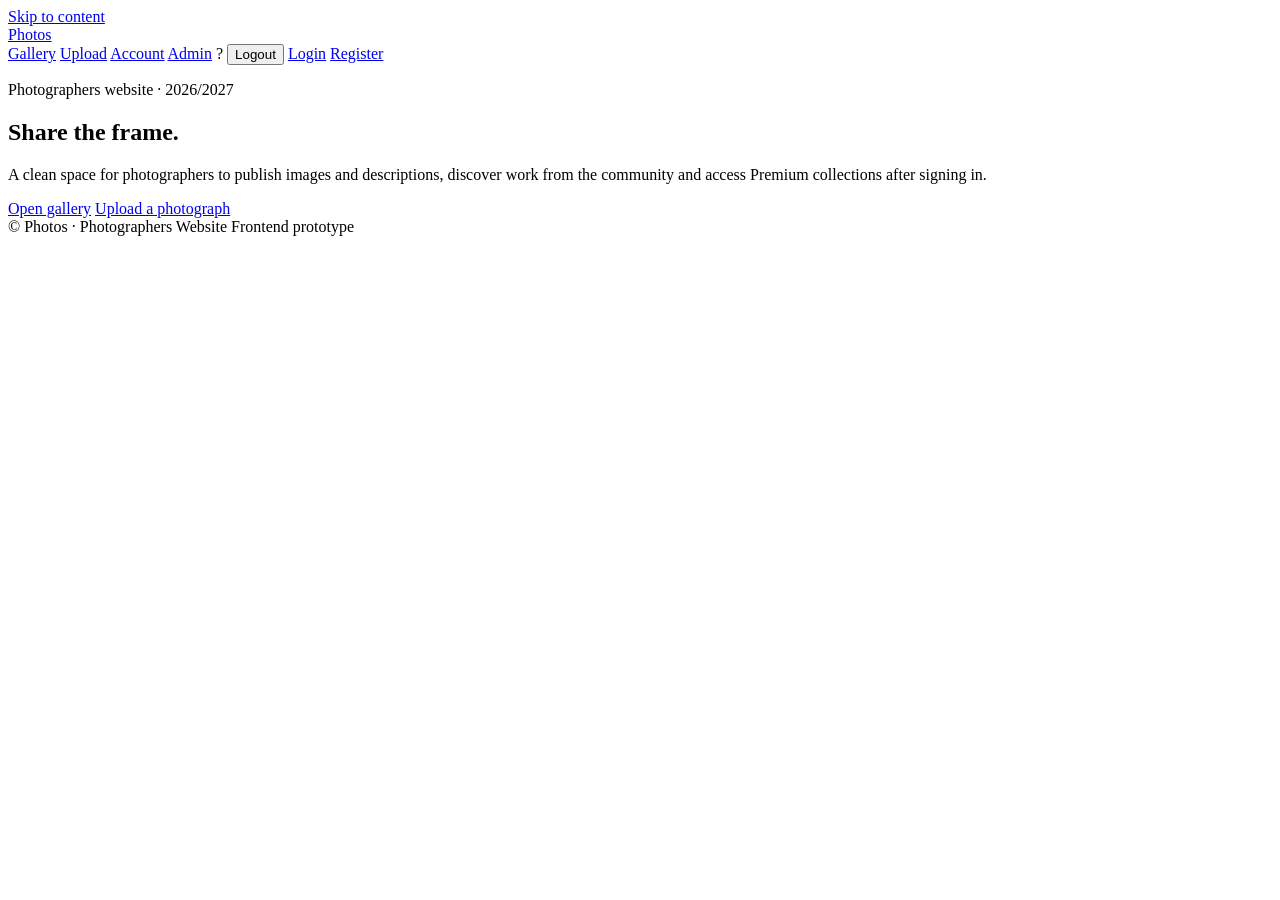
==== index.html @ ddf98979 "First version of index.html" ====
<!DOCTYPE html>
<html lang="en">
<head>
    <meta charset="UTF-8">
    <meta name="viewport" content="photographers website frontend prototype">
    <title> Home · PHOTOS</title>
    <link rel="stylesheet" href="css/styles.css">
</head>
<body class="">
<a class="skip-link" href="#main"> Skip to content</a>
<header class="site-header">
    <div class="container navbar">
        <a class="brand" href="index.html" aria-label="Photos home"><span class="brand-mark" aria-hidden="true"></span>Photos</a>
        <nav class="nav-links" aria-label="Primary navigation">
            <a data-nav-auth href="gallery.html">Gallery</a>
            <a data-nav-auth class="nav-essential" href="upload.html">Upload</a>
            <a data-nav-auth href="account.html">Account</a>
            <a data-nav-auth href="admin.html">Admin</a>
            <span data-nav-auth class="nav-user" href=""><span class="avatar" data-current-initials>?</span><span data-current-username></span></span>
            <button data-nav-auth data-logout type="button">Logout</button>
            <a data-nav-guest href="login.html">Login</a>
            <a data-nav-guest class="nav-essential btn btn--primary" href="register.html">Register</a>
        </nav>
    </div>
</header>
<main id="main" class="container">
    <section class="hero" aria-labelledby="hero-title">
        <div>
            <p class="eyebrow">Photographers website · 2026/2027</p>
            <h1 id="hero-title" class="display">Share the frame.</h1>
            <p class="lede">A clean space for photographers to publish images and descriptions, discover work from the community and access Premium collections after signing in.</p>
            <div class="hero-actions" data-nav-guest="">
                <a class="btn btn--primary" href="login.html"></a>
                <a class="btn btn--secondaty" href="register.html"></a>
            </div>
            <div class="hero-actions" data-nav-auth="">
                <a class="btn btn--primary" href="gallery.html">Open gallery</a>
                <a class="btn btn--secondary" href="upload.html">Upload a photograph</a>
            </div>
        </div>
        <div class="hero-art" aria-hidden="true"></div>
    </section>
</main>
<footer class="site-footer">
    <div class="container footer-inner">
        <span>©<span dat-year></span> Photos · Photographers Website</span>
        <span>Frontend prototype</span>
    </div>
</footer>
<script src="js/mock-data.js"></script>
<script src="js/app.js"></script>
</body>
</html>
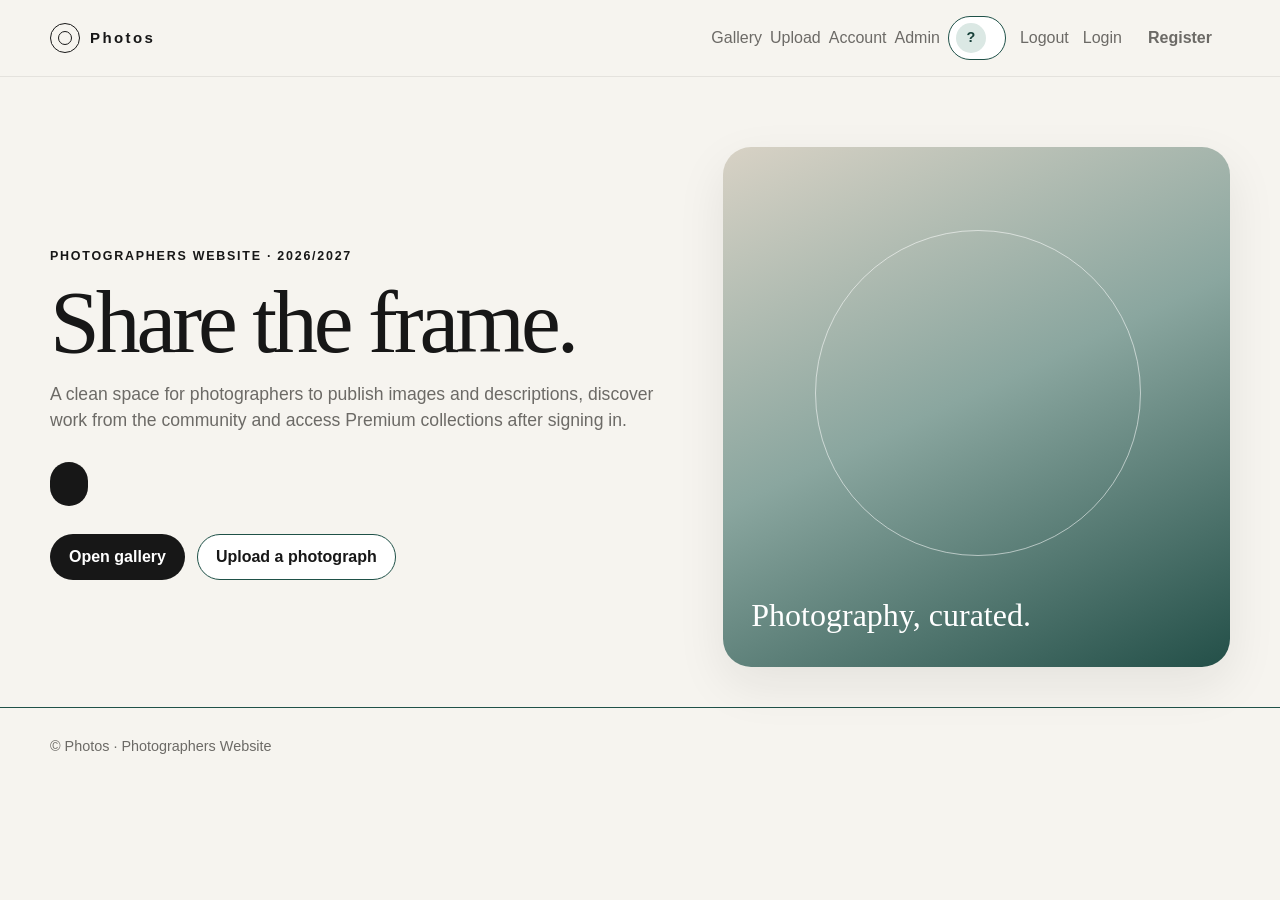
==== commit 811d6357: "first version of error.html  and also did some fixings" ====
--- a/index.html
+++ b/index.html
@@ -43,8 +43,7 @@
 </main>
 <footer class="site-footer">
     <div class="container footer-inner">
-        <span>©<span dat-year></span> Photos · Photographers Website</span>
-        <span>Frontend prototype</span>
+        <span>©<span data-year></span> Photos · Photographers Website</span>
     </div>
 </footer>
 <script src="js/mock-data.js"></script>
--- a/css/styles.css
+++ b/css/styles.css
@@ -0,0 +1,253 @@
+:root {
+    --bg:#f6f4ef;
+    --surface:#ffffff;
+    --surface--soft:#efede7;
+    --text:#171717;
+    --muted:#6c6a66;
+    --line:#1f5148;
+    --accent-strong:#163f38;
+    --accent-soft:#dbe8e4;
+    --danger:#9e2d2d;
+    --success:#2f6b48;
+    --warning: #8a621d;
+    --shadow: 0 18px 50px rgba(25, 24, 21, 0.08);
+    --radius-sm: 10px;
+    --radius-md: 18px;
+    --radius-lg: 28px;
+    --max: 1180px;
+    --transition: 180ms ease;
+}
+
+* { box-sizing: border-box;  }
+html { scroll-behavior: smooth; }
+body {
+    margin: 0;
+    background: var(--bg);
+    color: var(--text);
+    font-family: Inter, ui-sans-serif, -apple-system, BlinkMacSystemFont, "Segoe UI", sans-serif;
+    line-height: 1.5;
+}
+img { display: block; max-width: 100%; }
+a { color: inherit; }
+button, input, textarea, select { font: inherit; }
+button { cursor: pointer;}
+[hidden] { display: none !important; }
+
+.skip-link {
+    position: absolute;
+    left: 12px;
+    top: -60px;
+    background: var(--text);
+    color: white;
+    padding: 10px 14px;
+    z-index: 999;
+    border-radius: 8px;
+}
+.skip-link:focus { top: 12px; }
+
+.container { width: min(calc(100% - 40px), var(--max)); margin-inline: auto; }
+.page { min-height: calc(100vh - 154px); padding: 48px 0 72px; }
+.page--centered { display: grid; place-items: center; }
+
+.site-header {
+    position: sticky;
+    top: 0;
+    z-index: 20;
+    backdrop-filter: blur(16px);
+    background: color-mix(in srgb, var(--bg) 86%, transparent);
+    border-bottom: 1px solid rgba(23,23,23,.08);
+}
+.navbar {
+    min-height: 76px;
+    display: flex;
+    align-items: center;
+    justify-content: space-between;
+    gap: 24px;
+}
+.brand {
+    text-decoration: none;
+    display: inline-flex;
+    align-items: center;
+    gap: 10px;
+    font-weight: 800;
+    letter-spacing: .16em;
+    font-size: .94rem;
+}
+.brand-mark {
+   width: 30px;
+   height: 30px;
+   border: 1.5px solid currentColor;
+   border-radius: 50%;
+   position: relative;
+}
+.brand-mark::before{
+    content: "";
+    position: absolute;
+    inset: 7px;
+    border: 1.5px solid currentColor;
+    border-radius: 50%;
+}
+.nav-links { display: flex; align-items: center; gap: 8px; }
+.nav-links a, .nav-links button {
+    text-decoration: none;
+    border: 0;
+    background: transparent;
+    padding: 10px 12 px;
+    border-radius: 999px;
+    color: var(--muted);
+}
+.nav-links a:hover, .nav-links a[aria-current="page"], .nav-links button:hover {
+    background: var(--surface);
+    color: var(--text);
+}
+.nav-user {
+    display: inline-flex;
+    align-items: center;
+    gap: 9px;
+    padding: 6px 10px 6px 7px;
+    background: var(--surface);
+    border: 1px solid var(--line);
+    border-radius: 999px;
+    font-size: .9rem;
+}
+.avatar {
+    width: 30px;
+    height: 30px;
+    border-radius: 50%;
+    display: grid;
+    place-items: center;
+    background: var(--accent-soft);
+    color: var(--accent-strong);
+    font-weight: 800;
+  }
+  
+  .site-footer { border-top: 1px solid var(--line); }
+  .footer-inner {
+    min-height: 78px;
+    display: flex;
+    align-items: center;
+    justify-content: space-between;
+    gap: 20px;
+    color: var(--muted);
+    font-size: .9rem;
+  }
+  
+  .hero {
+    display: grid;
+    grid-template-columns: 1.1fr .9fr;
+    align-items: center;
+    gap: 54px;
+    padding: 70px 0 40px;
+  }
+  .eyebrow {
+    text-transform: uppercase;
+    letter-spacing: .14em;
+    font-weight: 800;
+    color: var(--accent);
+    font-size: .78rem;
+  }
+  .display {
+    margin: 14px 0 18px;
+    font-family: Georgia, "Times New Roman", serif;
+    font-size: clamp(3rem, 7vw, 6.9rem);
+    line-height: .93;
+    font-weight: 500;
+    letter-spacing: -.045em;
+  }
+  .lede { font-size: 1.1rem; color: var(--muted); max-width: 650px; }
+  .hero-actions { display: flex; flex-wrap: wrap; gap: 12px; margin-top: 28px; }
+  .hero-art {
+    min-height: 520px;
+    background: linear-gradient(155deg, #d8d2c5 0%, #8aa69f 48%, #234f48 100%);
+    border-radius: var(--radius-lg);
+    box-shadow: var(--shadow);
+    overflow: hidden;
+    position: relative;
+  }
+  .hero-art::before {
+    content: "";
+    position: absolute;
+    width: 64%;
+    aspect-ratio: 1;
+    border: 1px solid rgba(255,255,255,.55);
+    border-radius: 50%;
+    left: 18%;
+    top: 16%;
+  }
+  .hero-art::after {
+    content: "Photography, curated.";
+    position: absolute;
+    left: 28px;
+    right: 28px;
+    bottom: 28px;
+    color: white;
+    font-family: Georgia, serif;
+    font-size: 2rem;
+  }
+  
+  .btn {
+    display: inline-flex;
+    align-items: center;
+    justify-content: center;
+    gap: 8px;
+    min-height: 44px;
+    border: 1px solid transparent;
+    border-radius: 999px;
+    padding: 10px 18px;
+    text-decoration: none;
+    font-weight: 750;
+    transition: transform var(--transition), background var(--transition), border-color var(--transition);
+  }
+  .btn:hover { transform: translateY(-1px); }
+  .btn:disabled { opacity: .55; cursor: not-allowed; transform: none; }
+  .btn--primary { background: var(--text); color: white; }
+  .btn--primary:hover { background: #333; }
+  .btn--accent { background: var(--accent); color: white; }
+  .btn--accent:hover { background: var(--accent-strong); }
+  .btn--secondary { background: var(--surface); border-color: var(--line); }
+  .btn--ghost { background: transparent; border-color: var(--line); }
+  .btn--danger { background: var(--danger); color: white; }
+  .btn--small { min-height: 36px; padding: 7px 12px; font-size: .88rem; }
+
+  @media (max-width: 980px) {
+
+    .hero {
+      grid-template-columns: 1fr;
+    }
+  
+    .hero-art {
+      min-height: 380px;
+    }
+  
+  }
+
+  @media (max-width: 720px) {
+
+    .container {
+      width: min(calc(100% - 28px), var(--max));
+    }
+  
+    .navbar {
+      min-height: 68px;
+    }
+  
+    .nav-links a:not(.nav-essential),
+    .nav-user span {
+      display: none;
+    }
+  
+    .hero {
+      padding-top: 48px;
+    }
+  
+    .hero-art {
+      min-height: 310px;
+    }
+  
+    .footer-inner {
+      padding: 18px 0;
+      align-items: flex-start;
+      flex-direction: column;
+    }
+  
+  }
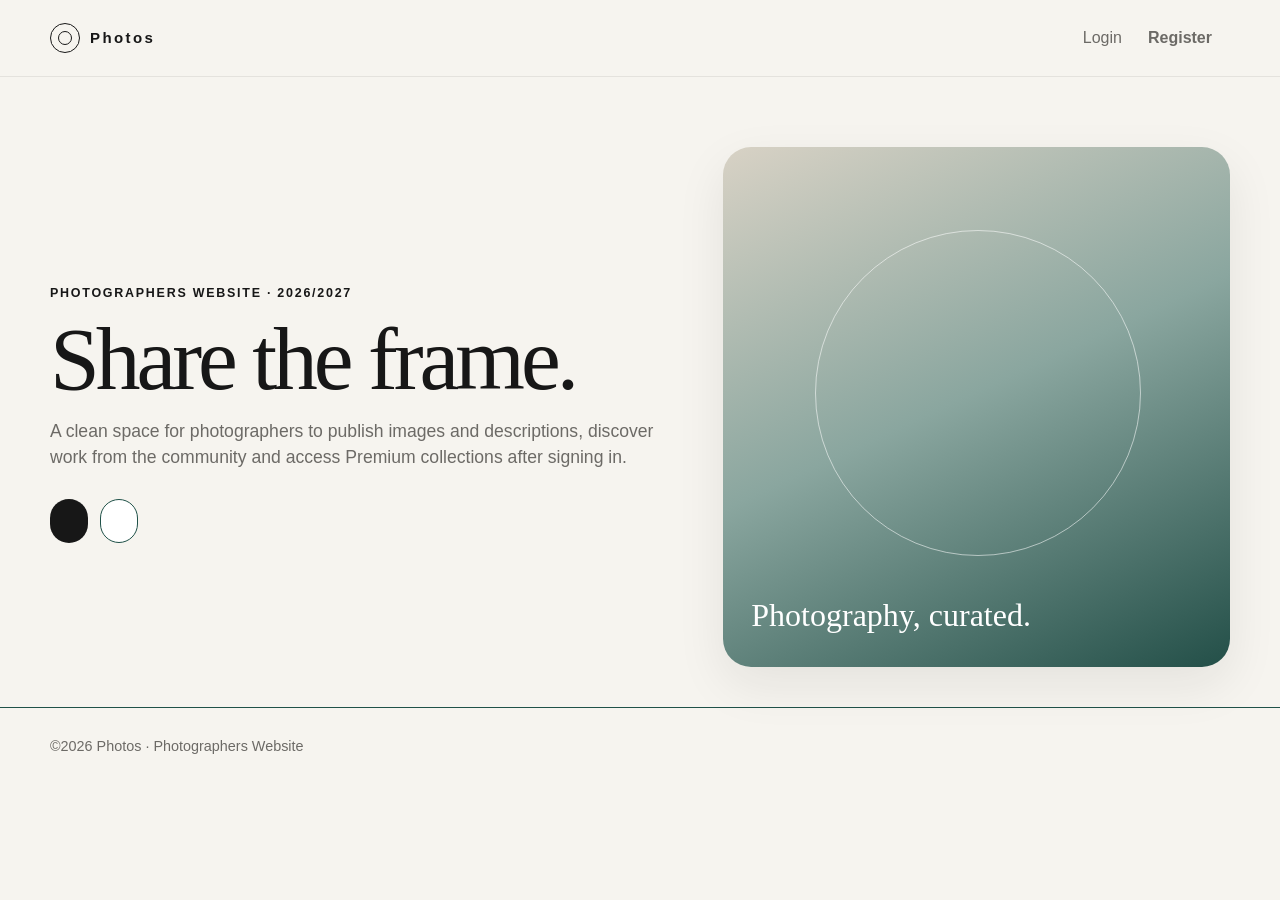
==== commit 7ddaf912: "revisioned for the first time all the code, fixed some typo errors and other stuff. Also did again t" ====
--- a/index.html
+++ b/index.html
@@ -15,7 +15,7 @@
             <a data-nav-auth href="gallery.html">Gallery</a>
             <a data-nav-auth class="nav-essential" href="upload.html">Upload</a>
             <a data-nav-auth href="account.html">Account</a>
-            <a data-nav-auth href="admin.html">Admin</a>
+            <a data-nav-admin href="admin.html">Admin</a>
             <span data-nav-auth class="nav-user" href=""><span class="avatar" data-current-initials>?</span><span data-current-username></span></span>
             <button data-nav-auth data-logout type="button">Logout</button>
             <a data-nav-guest href="login.html">Login</a>
@@ -31,7 +31,7 @@
             <p class="lede">A clean space for photographers to publish images and descriptions, discover work from the community and access Premium collections after signing in.</p>
             <div class="hero-actions" data-nav-guest="">
                 <a class="btn btn--primary" href="login.html"></a>
-                <a class="btn btn--secondaty" href="register.html"></a>
+                <a class="btn btn--secondary" href="register.html"></a>
             </div>
             <div class="hero-actions" data-nav-auth="">
                 <a class="btn btn--primary" href="gallery.html">Open gallery</a>
--- a/css/styles.css
+++ b/css/styles.css
@@ -209,6 +209,512 @@
   .btn--danger { background: var(--danger); color: white; }
   .btn--small { min-height: 36px; padding: 7px 12px; font-size: .88rem; }
 
+.account-grid {
+  display: grid;
+  grid-template-columns: .65fr 1.35fr;
+  gap: 28px;
+}
+
+.profile-card,
+.settings-card {
+  padding: 26px;
+}
+
+.profile-card .avatar {
+  width: 64px;
+  height: 64px;
+  font-size: 1.4rem;
+  margin-bottom: 16px;
+}
+
+.profile-card h2 {
+  margin: 0;
+}
+
+.profile-card p {
+  color: var(--muted);
+}
+
+.stat-list {
+  display: grid;
+  gap: 12px;
+  margin-top: 24px;
+}
+
+.stat-row {
+  display: flex;
+  justify-content: space-between;
+  gap: 12px;
+  border-top: 1px solid var(--line);
+  padding-top: 12px;
+}
+
+.table-wrap {
+  overflow-x: auto;
+  border: 1px solid var(--line);
+  border-radius: var(--radium-md);
+  background: var(--surface);
+}
+
+table {
+  width: 100%;
+  border-collapse: collapse;
+  min-width: 720px;
+}
+
+th, 
+td {
+  padding: 15px 17px;
+  border-bottom: 1px solid var(--inline);
+  text-align: left;
+  vertical-align: middle;
+} 
+
+th {
+  font-size: .78rem;
+  text-transform: uppercase;
+  letter-spacing: 06.rem;
+  color: var(--muted);
+  background: #fbfaf7;
+}
+
+tbody tr:last-child td {
+  border-bottom: 0;
+}
+
+.user-cell {
+  display: flex;
+  gap: 10px;
+  align-items: center;
+}
+
+.modal-backdrop {
+  position: fixed;
+  inset: 0;
+  background: rgba(17,17,17,42);
+  display: grid;
+  place-items: center;
+  padding: 20px;
+  z-index: 100;
+}
+
+.modal {
+  width: min(100%, 460px);
+  background: var(--surface);
+  border-radius: var(--radius-md);
+  padding: 26px;
+  box-shadow: 0 30px 90px rgba(0,0,0,25);
+}
+
+.modal h2 {
+  margin-top: 0;
+  font-family: Georgia, serif;
+}
+
+.modal p {
+  color: var(--muted);
+}
+
+.modal-actions {
+  display: flex;
+  justify-content: flex-end;
+  gap: 10px;
+  margin-top: 22px;
+}
+
+.toast-stack {
+  position: fixed;
+  right: 18px;
+  bottom: 18px;
+  z-index: 120;
+  display: grid;
+  gap: 10px;
+}
+
+.toast {
+  background: #1f1f1f;
+  color: white;
+  padding: 12px 14px;
+  border-radius: 12px;
+  min-width: min(320px, calc(100vw - 36px));
+  box-shadow: var(--shadow);
+  animation: toast-in .2s ease;
+}
+
+@keyframes toast-in {
+  from {
+    transform: translateY(8px);
+    opacity: 0;
+  }
+}
+
+.error-page {
+  text-align: center;
+  max-width: 660px;
+  margin: 80px auto;
+}
+
+.error-code {
+  font-family: Georgia, serif;
+  font-size: clamp(5rem, 14vw, 10rem);
+  line-height: .8;
+  margin: 0 0 18px;
+  color: var(--accent);
+}
+
+.error-page p {
+  color: var(--muted);
+}
+
+.auth-shell {
+  width: min(100%, 520px);
+  margin: 26px auto;
+}
+
+.auth-card {
+  padding: 34px;
+}
+
+.auth-card h1 {
+  margin: 0 0 8px;
+  font-family: Georgia, serif;
+  font-size: 2.35rem;
+}
+
+.auth-card > p {
+  margin-top: 0;
+  color: var(--muted);
+}
+
+.form {
+  display: grid;
+  gap: 8px;
+}
+
+.form-row label {
+  font-weight: 750;
+  font-size: .92rem;
+}
+
+.input-wrap {
+  position: relative;
+}
+
+.input,
+.textarea,
+.select {
+  width: 100%;
+  border: 1px solid var(--line);
+  background: #fff;
+  border-radius: 12px;
+  padding: 12px 14px;
+  color: var(--text);
+  outline: none;
+  transition: border-color var(--transition),
+              box-shadow var(--transition);
+}
+
+.input:focus,
+.textarea:focus,
+.select:focus {
+  border-color: var(--accent);
+  box-shadow: 0 0 0 4px rgba(31, 81, 72, .10);
+}
+
+.help {
+  color: var(--muted);
+  font-size: .86rem;
+}
+
+.field-error {
+  color: var(--danger);
+  font-size: .85rem;
+  margin-top: 3px;
+}
+
+.password-toggle {
+  position: absolute;
+  right: 8px;
+  top: 50%;
+  transform: translateY(-50%);
+  border: 0;
+  background: transparent;
+  color: var(--muted);
+  padding: 7px;
+}
+
+.form-actions {
+  display: flex;
+  gap: 12px;
+  align-items: center;
+  justify-content: space-between;
+  flex-wrap: wrap;
+}
+
+.link {
+  color: var(--accent);
+  text-decoration-thickness: 1px;
+  text-underline-offset: 3px;
+}
+
+.notice {
+  padding: 13px 15px;
+  border-radius: 12px;
+  border: 1px solid var(--line);
+  background: var(--surface-soft);
+  font-size: .92rem;
+}
+
+.notice--success {
+  background: #e7f2eb;
+  border-color: #bed8c7;
+  color: #24543a;
+}
+
+.notice--danger {
+  background: #f8e8e8;
+  border-color: #e8c3c3;
+  color: #7e2525;
+}
+
+.notice--info {
+  background: var(--accent-soft);
+  border-color: #b9d2cb;
+  color: var(--accent-strong);
+}
+
+.page-head h1 {
+  margin: 0;
+  font-family: Georgia, serif;
+  font-size: clamp(2.4rem, 5vw, 4.4rem);
+  font-weight: 500;
+}
+
+.page-haed p {
+  margin: 6px 0 0;
+  color: var(--muted);
+}
+
+.toolbar {
+  display: flex;
+  align-items: center;
+  justify-content: space-between;
+  gap: 14px;
+  margin-bottom: 24px;
+  flex-wrap: wrap;
+}
+.search {
+  flex: 1 1 280px;
+  position: relative;
+}
+
+.search .input {
+  padding-left: 42px;
+}
+
+.search-icon {
+  position: absolute;
+  left: 14px;
+  top: 50%;
+  transform: translateY(-50%);
+  color: var(--muted);
+}
+
+.chips {
+  display: flex;
+  gap: 8px;
+  flex-wrap: wrap;
+}
+
+.chip {
+  border: 1px solid var(--line);
+  background: var(--surface);
+  border-radius: 999px;
+  padding: 8px 12px;
+}
+
+.chip[aria-pressed="True"] {
+  background: var(--text);
+  color: white;
+  border-color: var(--text);
+}
+
+.gallery-grid {
+  display: grid;
+  grid-template-columns: repeat(3, minmax(0, 1fr));
+  gap: 24px;
+}
+
+.photo-card {
+  background: var(--surface);
+  border-radius: var(--radius-md);
+  overflow: hidden;
+  border: 1px solid var(--line);
+  transition: transform var(--transition),
+              box-shadow var(--transition)
+}
+
+.photo-card:hover {
+  transform: translateY(-3px);
+  box-shadow: var(--shadow);
+}
+
+.photo-card__image {
+  aspect-ratio: 4 / 3;
+  width: 100%;
+  object-fit: cover;
+  background: var(--surface-soft);
+}
+
+.photo-card__body {
+  display: flex;
+  justify-content: .88rem;
+  color: var(--muted);
+}
+
+.photo-card__meta {
+  display: flex;
+  justify-content: space-between;
+  gap: 12px;
+  align-items: center;
+  margin-bottom: 8px;
+}
+
+.photo-card__author {
+  font-size: .88rem;
+  color: var(--muted);
+}
+
+.photo-card__title {
+  margin: 0;
+  font-size: 1.05rem;
+}
+
+.photo-card__desc {
+  color: var(--muted);
+  margin: 8px 0 14px;
+  display: -webkit-box;
+  -webkit-line-clamp: 2;
+  -webkit-box-orient: vertical;
+  overflow: hidden;
+}
+
+.photo-card__link {
+  color: var(--accent);
+  font-weight: 750;
+  text-decoration: none;
+}
+
+.badge {
+  display: inline-flex;
+  align-items: center;
+  gap: 5px;
+  border-radius: 999px;
+  padding: 5px 8px;
+  font-size: .72rem;
+  font-weight: 850;
+  letter-spacing: .04rem;
+  text-transform: uppercase;
+  background: var(--surface-soft);
+}
+
+.badge--premium {
+  background: #f2ead3;
+  color: #73551a;
+}
+
+.badge--admin {
+  background: #e5e7f6;
+  color: #474c86;
+}
+
+.empty-state {
+  text-align: center;
+  padding: 70px 24px;
+  border: 1px dashed var(--line);
+  border-radius: var(--radius-md);
+  background: rgba(255,255,255,.45);
+}
+
+.empty-state h2 {
+  font-family: Georgia, serif;
+  font-size: 2rem;
+  margin-bottom: 8px;
+}
+
+.empty-state p {
+  color: var(--muted);
+}
+
+.skeleton-grid {
+  display: grid;
+  grid-template-columns: repeat(3, 1fr);
+  gap: 24px;
+}
+
+.skeleton {
+  min-height: 340px;
+  border-radius: var(--radius-md);
+  background: linear-gradient(
+    90deg,
+    #ece9e2 25%,
+    #f7f5f0 50%,
+    #ece9e2 75%
+  );
+  background-size: 200% 100%;
+  animation: shimmer 1.3s infinite;
+}
+
+@keyframes shimmer {
+  to {
+    background-position: -200% 0;
+  }
+}
+
+.demo-box {
+  margin-top: 22px;
+  padding: 14px;
+  background: #fbfaf7;
+  border: 1px dashed var(--line);
+  border-radius: 12px;
+}
+
+.demo-box code {
+  background: var(--surface-soft);
+  padding: 2px 5px;
+  border-radius: 6px;
+}
+
+@media (max-width: 980px) {
+  .gallery-grid,
+  .skeleton-grid {
+    grid-template-columns: repeat(2, minmax(0, 1fr));
+  }
+}
+
+@media (max-width: 720px){
+
+  .page-head {
+    align-items: start;
+    flex-direction: column;
+  }
+
+  .gallery-grid,
+  .skeleton-grid {
+    grid-template-columns: 1fr;
+  }
+
+  .auth-card {
+    padding: 24px;
+  }
+}
+
+@media(max-width: 980px) { 
+  .account-grid {
+    grid-template-columns: 1fr;
+  }
+}
+
   @media (max-width: 980px) {
 
     .hero {
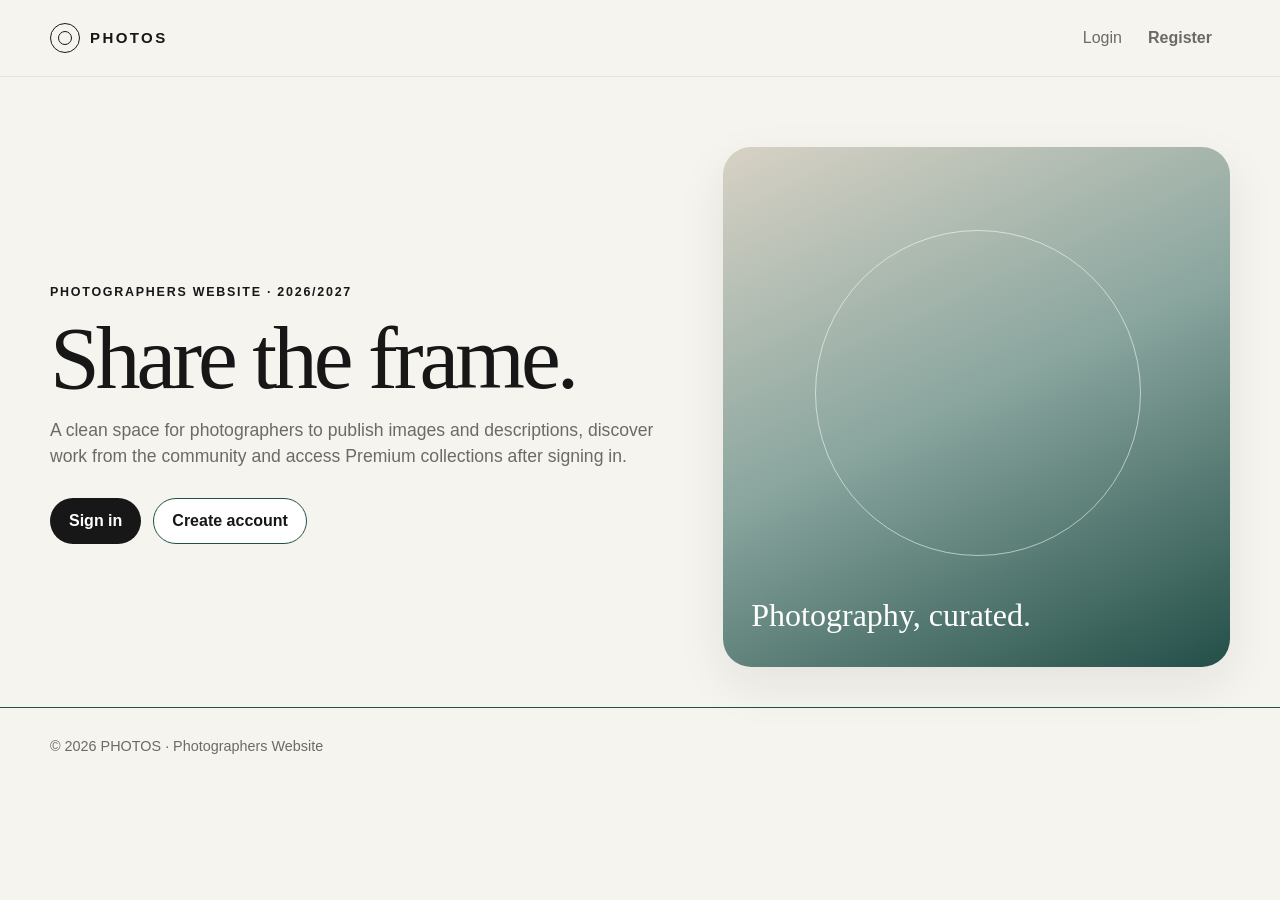
==== commit 46852130: "Fixed remaining HTML typos and issues" ====
--- a/index.html
+++ b/index.html
@@ -2,7 +2,7 @@
 <html lang="en">
 <head>
     <meta charset="UTF-8">
-    <meta name="viewport" content="photographers website frontend prototype">
+    <meta name="viewport" content="width=device-width, initial-scale=1">
     <title> Home · PHOTOS</title>
     <link rel="stylesheet" href="css/styles.css">
 </head>
@@ -10,7 +10,7 @@
 <a class="skip-link" href="#main"> Skip to content</a>
 <header class="site-header">
     <div class="container navbar">
-        <a class="brand" href="index.html" aria-label="Photos home"><span class="brand-mark" aria-hidden="true"></span>Photos</a>
+        <a class="brand" href="index.html" aria-label="PHOTOS home"><span class="brand-mark" aria-hidden="true"></span>PHOTOS</a>
         <nav class="nav-links" aria-label="Primary navigation">
             <a data-nav-auth href="gallery.html">Gallery</a>
             <a data-nav-auth class="nav-essential" href="upload.html">Upload</a>
@@ -30,8 +30,8 @@
             <h1 id="hero-title" class="display">Share the frame.</h1>
             <p class="lede">A clean space for photographers to publish images and descriptions, discover work from the community and access Premium collections after signing in.</p>
             <div class="hero-actions" data-nav-guest="">
-                <a class="btn btn--primary" href="login.html"></a>
-                <a class="btn btn--secondary" href="register.html"></a>
+                <a class="btn btn--primary" href="login.html">Sign in</a>
+                <a class="btn btn--secondary" href="register.html">Create account</a>
             </div>
             <div class="hero-actions" data-nav-auth="">
                 <a class="btn btn--primary" href="gallery.html">Open gallery</a>
@@ -43,7 +43,7 @@
 </main>
 <footer class="site-footer">
     <div class="container footer-inner">
-        <span>©<span data-year></span> Photos · Photographers Website</span>
+        <span>© <span data-year></span> PHOTOS · Photographers Website</span>
     </div>
 </footer>
 <script src="js/mock-data.js"></script>
